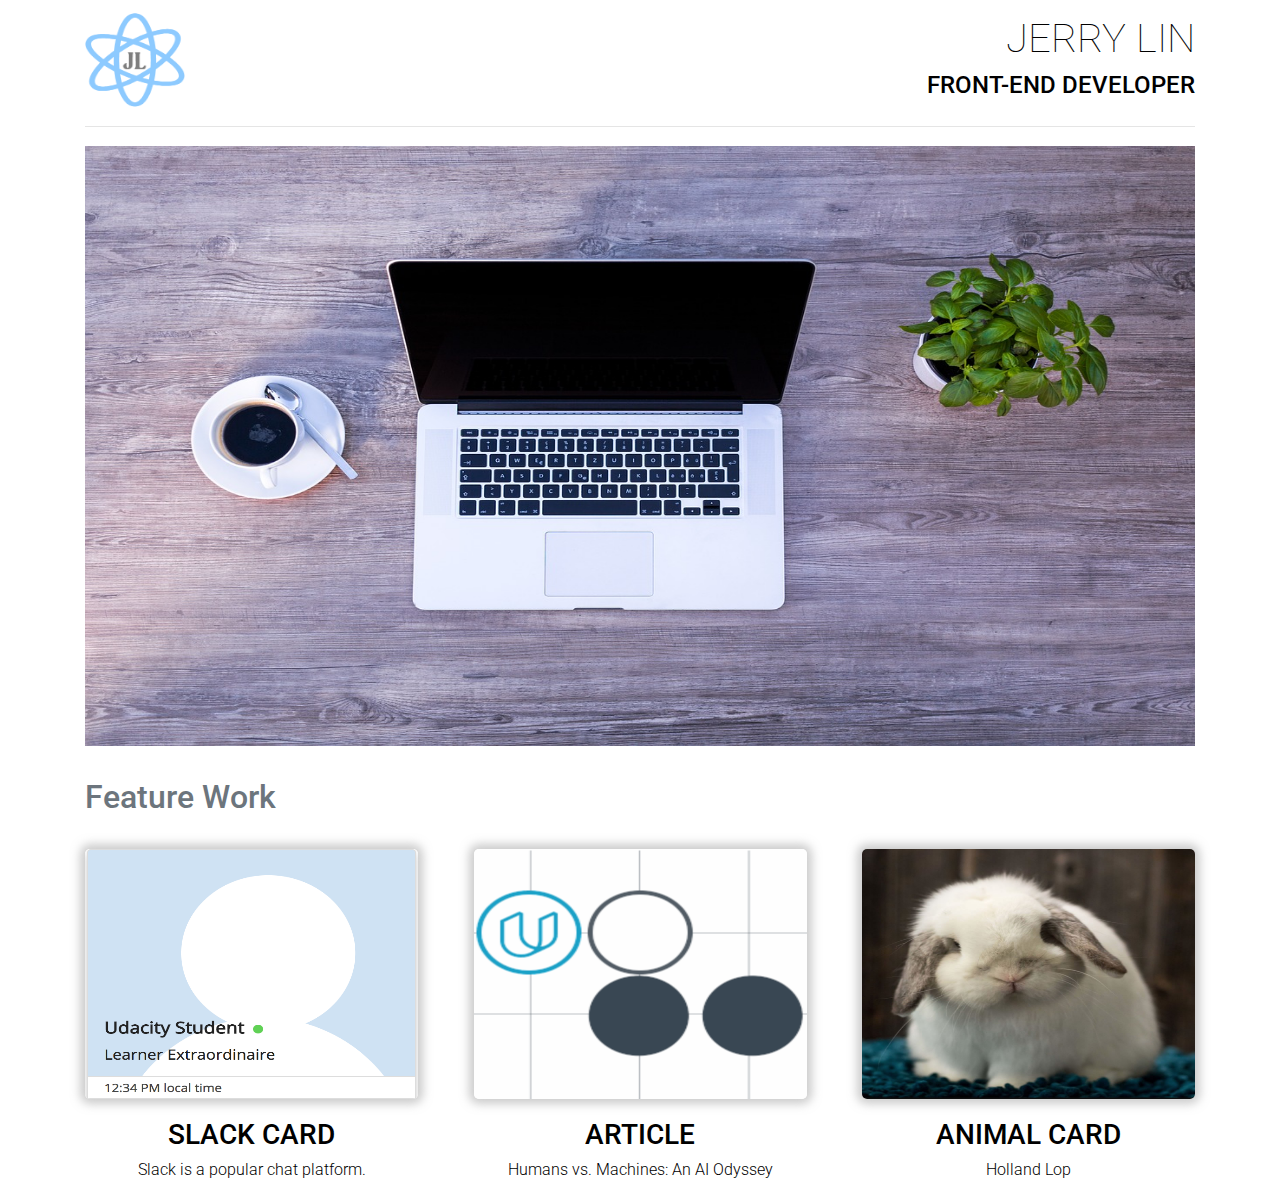
==== index.html @ 24efa71f "add portfolio webpage content." ====
<!DOCTYPE html> 
<html lang="en">
	<head>
		<meta charset="utf-8"> 
		<meta http-equiv="X-UA-Compatible" content="IE=edge">
		<meta name="viewport" content="width=device-width, initial-scale=1">
		<title>Jerry's Profotlio</title>
		<link href="https://fonts.googleapis.com/css?family=Roboto:100,300i" rel="stylesheet">
		<link rel="stylesheet" href="css/bootstrap.css">
		<link rel="stylesheet" href="css/styles.css">
	</head>
	<body>
		<div class="container">
			<header class="header-container">
				<img class="title-logo" src="images/logo.png" alt="Personal logo">
				<div class="header-text text-uppercase">
					<h1 class="title-super text-thin">Jerry Lin</h1>
					<h4>Front-end developer</h4>
				</div>
			</header>
			<div class="row">
				<div class="col-md-12">
					<hr>
				</div>
			</div>
			<main>
				<section class="row">
					<div class="col-md-12">
						<img class="img-responsive hero-image" src="images/laptop_1280.jpg" srcset="images/laptop_small.jpg 640w, images/laptop_1280.jpg 1280w, images/laptop_1920.jpg 1920w" sizes="100vw" alt="Macbook on a table"> 
					</div>
				</section>
				<section class="row">
					<div class="col-md-12">
						<h2 class="text-muted">Feature Work</h2>
					</div>
				</section>
				<section class="project-container text-center">
					<div class="module1 box">
						<a href="slackCard.html"><img class="img-responsive project-image" src="images/slackcard.png" alt="sample slack card"> </a>
						<h3 class="text-uppercase">Slack Card</h3>
						<p>Slack is a popular chat platform.</p>
					</div>
					<div class="module2 box">
						<a href="article.html"><img class="img-responsive project-image" src="images/ai.png" alt="Go board with Udacity logo"></a>
						<h3 class="text-uppercase">Article</h3>
						<p>Humans vs. Machines: An AI Odyssey</p>
					</div>
					<div class="module3 box">
						<a href="card.html"><img class="img-responsive project-image" src="images/lop.jpg" alt="White Holland Lop"></a>
						<h3 class="text-uppercase">Animal Card</h3>
						<p>Holland Lop</p>
					</div>
				</section>
			</main>
		</div>
	</body>
</html>
---- css/styles.css ----
body {
	font-family: 'Roboto', sans-serif;
	color: #000;
	font-weight: 300;
	line-height: 1.2em;
	width: 100%;
	box-sizing: border-box;
}

.text-muted {
	color: #BCBBBB;
}

.text-thin {
	font-weight: 100;
}

.title-super {
	font-size: 40px;
}

.header-text{
	width: 80%;
	text-align: right;
	margin-top: 15px;
	float: right;

}

.title-logo {
	max-width: 100px;
    max-height: 100px;
    margin-top: 10px;
    width: 20%;
}

@media screen and (max-width: 450px) {
	.header-container {
		display: flex;
		flex-wrap: wrap;
		flex-direction: column;
		align-items: center;
	}
	.title-logo {
		width: 100%;
	}
	.header-text {
		width: 100%;
		text-align: center;
	}
}

.hero-image {
	max-width: 1110px;
    max-height: 600px;
    margin: 0 auto;
    width: 100%;
}

.project-image {
	width: 100%;
	height: 250px;
	box-shadow: 0 0 10px 5px rgba(153,153,153,0.5);
	border-radius: 5px;
}

.project-container {
	display: flex;
	flex-wrap: wrap;
    justify-content: space-between;
}

.box {
	width: 100%;
}

@media screen and (min-width: 500px) {
	.module1 {
		width: 47%;
	}
	.module2 {
		width: 47%;
	}
	.module3 {
		width: 47%;
	}
}

@media screen and (min-width: 770px) {
	.module1 {
		width: 30%;
	}
	.module2 {
		width: 30%;
	}
	.module3 {
		width: 30%;
	}
}

div {
	display: block;
}

hr {
	margin-bottom: 1.2em;
}

h2 {
	margin: 1em 0;
}

h3 {
	margin-top: 0.7em;
}
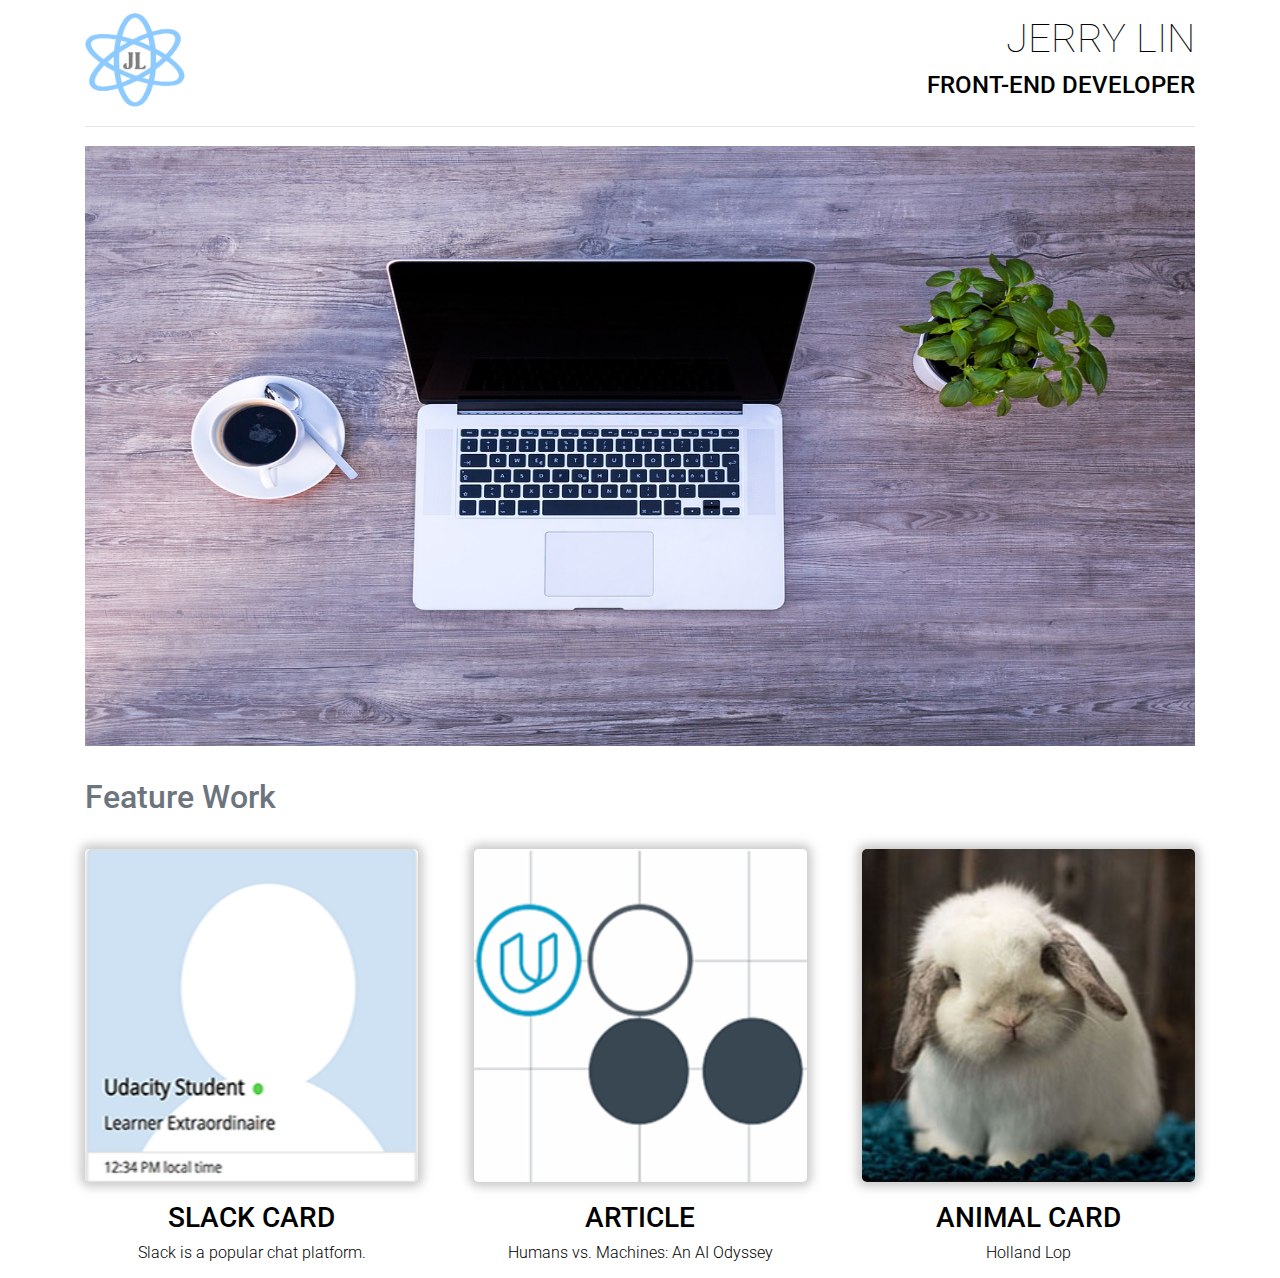
==== commit 7cb2730b: "Make project image responsive, use flex container and fix css." ====
--- a/index.html
+++ b/index.html
@@ -10,48 +10,62 @@
 		<link rel="stylesheet" href="css/styles.css">
 	</head>
 	<body>
+		<header class="container header-container">
+			<div class="row">
+				<div class="col-md-12">
+					<img class="title-logo" src="images/logo.png" alt="Personal logo">
+					<div class="header-text text-uppercase">
+						<h1 class="title-super text-thin">Jerry Lin</h1>
+						<h4>Front-end developer</h4>
+					</div>
+				</div>
+			</div>
+		</header>
 		<div class="container">
-			<header class="header-container">
-				<img class="title-logo" src="images/logo.png" alt="Personal logo">
-				<div class="header-text text-uppercase">
-					<h1 class="title-super text-thin">Jerry Lin</h1>
-					<h4>Front-end developer</h4>
-				</div>
-			</header>
 			<div class="row">
 				<div class="col-md-12">
 					<hr>
 				</div>
 			</div>
-			<main>
-				<section class="row">
+		</div>
+		<main>
+			<section class="container">
+				<div class="row">
 					<div class="col-md-12">
-						<img class="img-responsive hero-image" src="images/laptop_1280.jpg" srcset="images/laptop_small.jpg 640w, images/laptop_1280.jpg 1280w, images/laptop_1920.jpg 1920w" sizes="100vw" alt="Macbook on a table"> 
+						<img class="img-responsive hero-image" src="images/laptop_1280.jpg" srcset="images/laptop_640.jpg 640w, images/laptop_1280.jpg 1280w, images/laptop_1920.jpg 1920w" sizes="100vw" alt="Macbook on a table"> 
 					</div>
-				</section>
-				<section class="row">
+				</div>
+			</section>
+			<section class="container">
+				<div class="row">
 					<div class="col-md-12">
 						<h2 class="text-muted">Feature Work</h2>
 					</div>
-				</section>
-				<section class="project-container text-center">
-					<div class="module1 box">
-						<a href="slackCard.html"><img class="img-responsive project-image" src="images/slackcard.png" alt="sample slack card"> </a>
-						<h3 class="text-uppercase">Slack Card</h3>
-						<p>Slack is a popular chat platform.</p>
+				</div>
+			</section>
+			<section class="container">
+				<div class="row">
+					<div class="col-md-12">
+						<section class="project-container text-center">
+							<div class="module1 box">
+								<a href="slackCard.html"><img class="img-responsive project-image" src="images/slackcard.png" alt="sample slack card"> </a>
+								<h3 class="text-uppercase">Slack Card</h3>
+								<p>Slack is a popular chat platform.</p>
+							</div>
+							<div class="module2 box">
+								<a href="article.html"><img class="img-responsive project-image" src="images/ai.png" alt="Go board with Udacity logo"></a>
+								<h3 class="text-uppercase">Article</h3>
+								<p>Humans vs. Machines: An AI Odyssey</p>
+							</div>
+							<div class="module3 box">
+								<a href="card.html"><img class="img-responsive project-image" src="images/lop.jpg" alt="White Holland Lop"></a>
+								<h3 class="text-uppercase">Animal Card</h3>
+								<p>Holland Lop</p>
+							</div>
+						</section>
 					</div>
-					<div class="module2 box">
-						<a href="article.html"><img class="img-responsive project-image" src="images/ai.png" alt="Go board with Udacity logo"></a>
-						<h3 class="text-uppercase">Article</h3>
-						<p>Humans vs. Machines: An AI Odyssey</p>
-					</div>
-					<div class="module3 box">
-						<a href="card.html"><img class="img-responsive project-image" src="images/lop.jpg" alt="White Holland Lop"></a>
-						<h3 class="text-uppercase">Animal Card</h3>
-						<p>Holland Lop</p>
-					</div>
-				</section>
-			</main>
-		</div>
+				</div>
+			</section>
+		</main>
 	</body>
 </html>--- a/css/styles.css
+++ b/css/styles.css
@@ -1,5 +1,5 @@
 body {
-	font-family: 'Roboto', sans-serif;
+	font-family: "Roboto", sans-serif;
 	color: #000;
 	font-weight: 300;
 	line-height: 1.2em;
@@ -8,7 +8,7 @@
 }
 
 .text-muted {
-	color: #BCBBBB;
+	color: #bcbbbb;
 }
 
 .text-thin {
@@ -24,7 +24,6 @@
 	text-align: right;
 	margin-top: 15px;
 	float: right;
-
 }
 
 .title-logo {
@@ -34,6 +33,10 @@
     width: 20%;
 }
 
+.header-container {
+	width: 100%;
+}
+
 @media screen and (max-width: 450px) {
 	.header-container {
 		display: flex;
@@ -41,9 +44,13 @@
 		flex-direction: column;
 		align-items: center;
 	}
+
 	.title-logo {
+		display: flex;
+		margin: 10px auto;
 		width: 100%;
 	}
+
 	.header-text {
 		width: 100%;
 		text-align: center;
@@ -59,7 +66,7 @@
 
 .project-image {
 	width: 100%;
-	height: 250px;
+	height: auto;
 	box-shadow: 0 0 10px 5px rgba(153,153,153,0.5);
 	border-radius: 5px;
 }
@@ -75,31 +82,15 @@
 }
 
 @media screen and (min-width: 500px) {
-	.module1 {
-		width: 47%;
-	}
-	.module2 {
-		width: 47%;
-	}
-	.module3 {
+	.module1, .module2, .module3 {
 		width: 47%;
 	}
 }
 
 @media screen and (min-width: 770px) {
-	.module1 {
+	.module1, .module2, .module3 {
 		width: 30%;
 	}
-	.module2 {
-		width: 30%;
-	}
-	.module3 {
-		width: 30%;
-	}
-}
-
-div {
-	display: block;
 }
 
 hr {
@@ -112,5 +103,4 @@
 
 h3 {
 	margin-top: 0.7em;
-}
-
+}